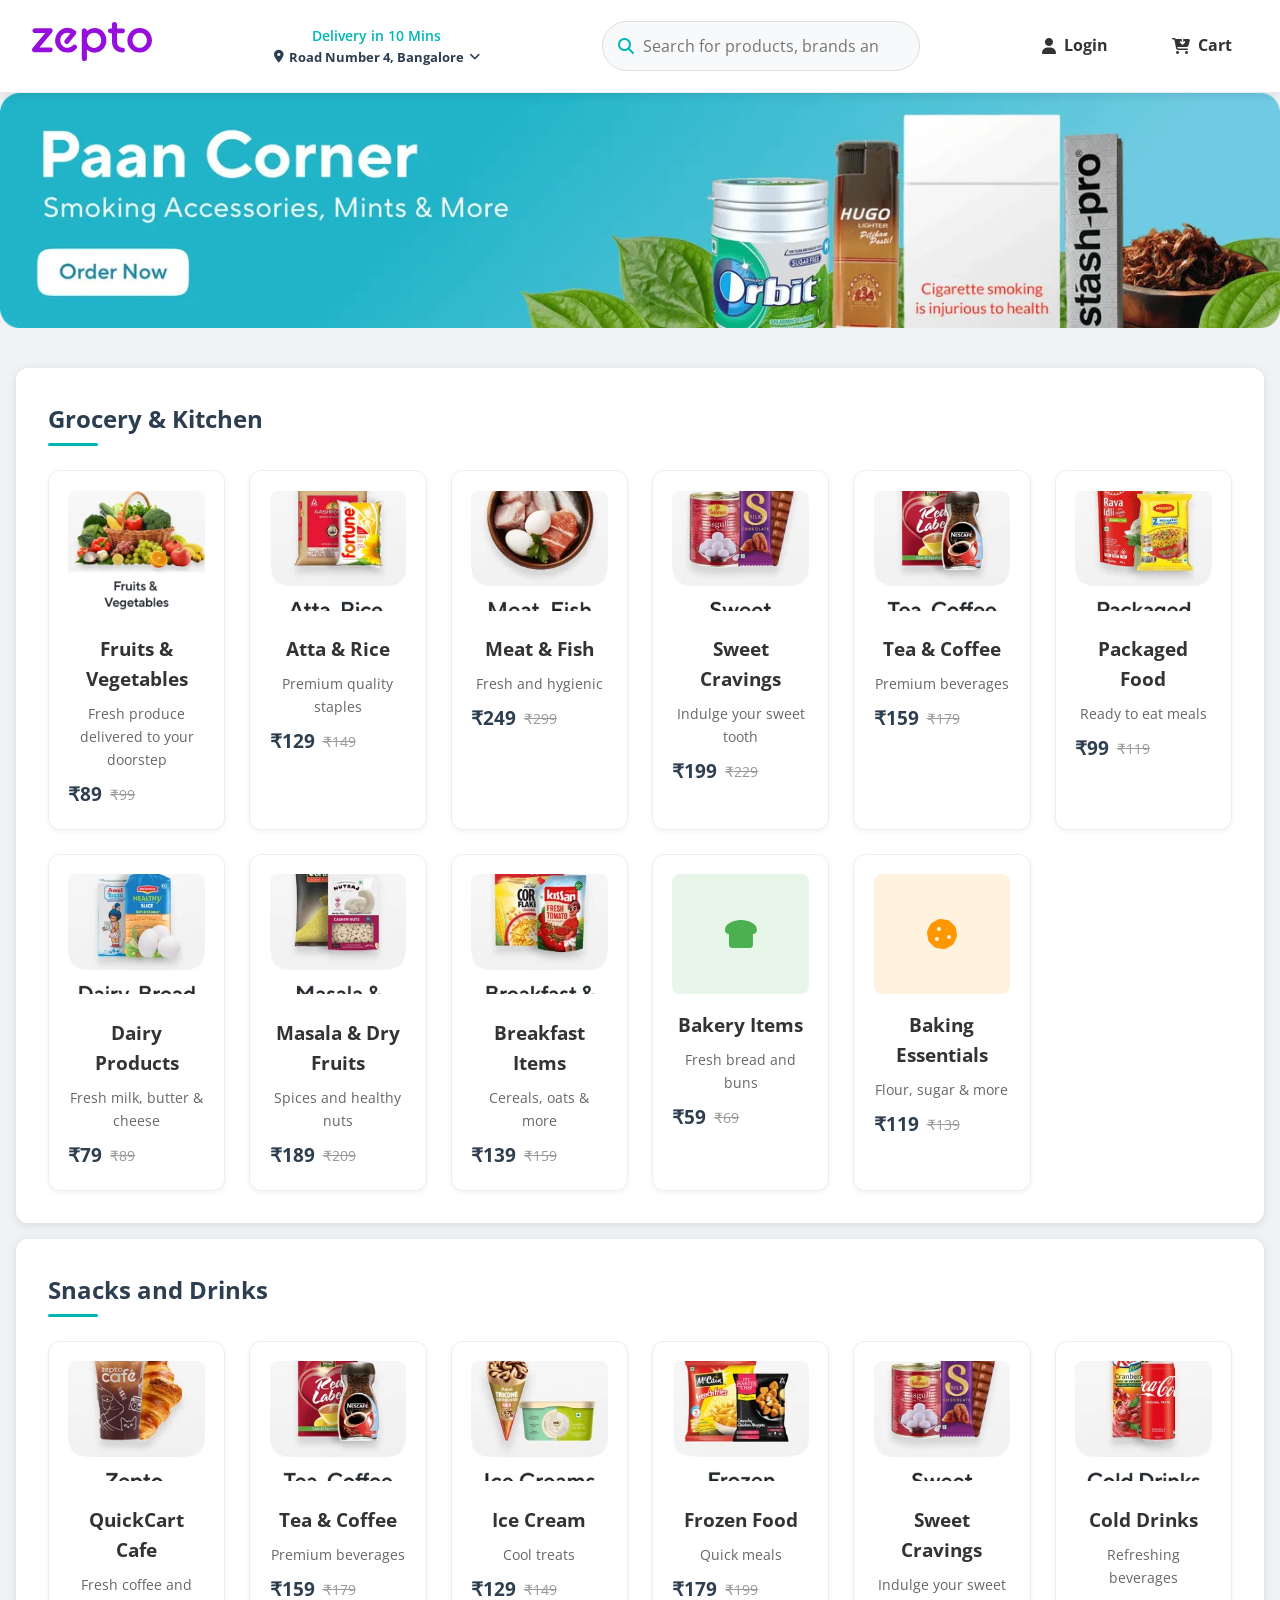
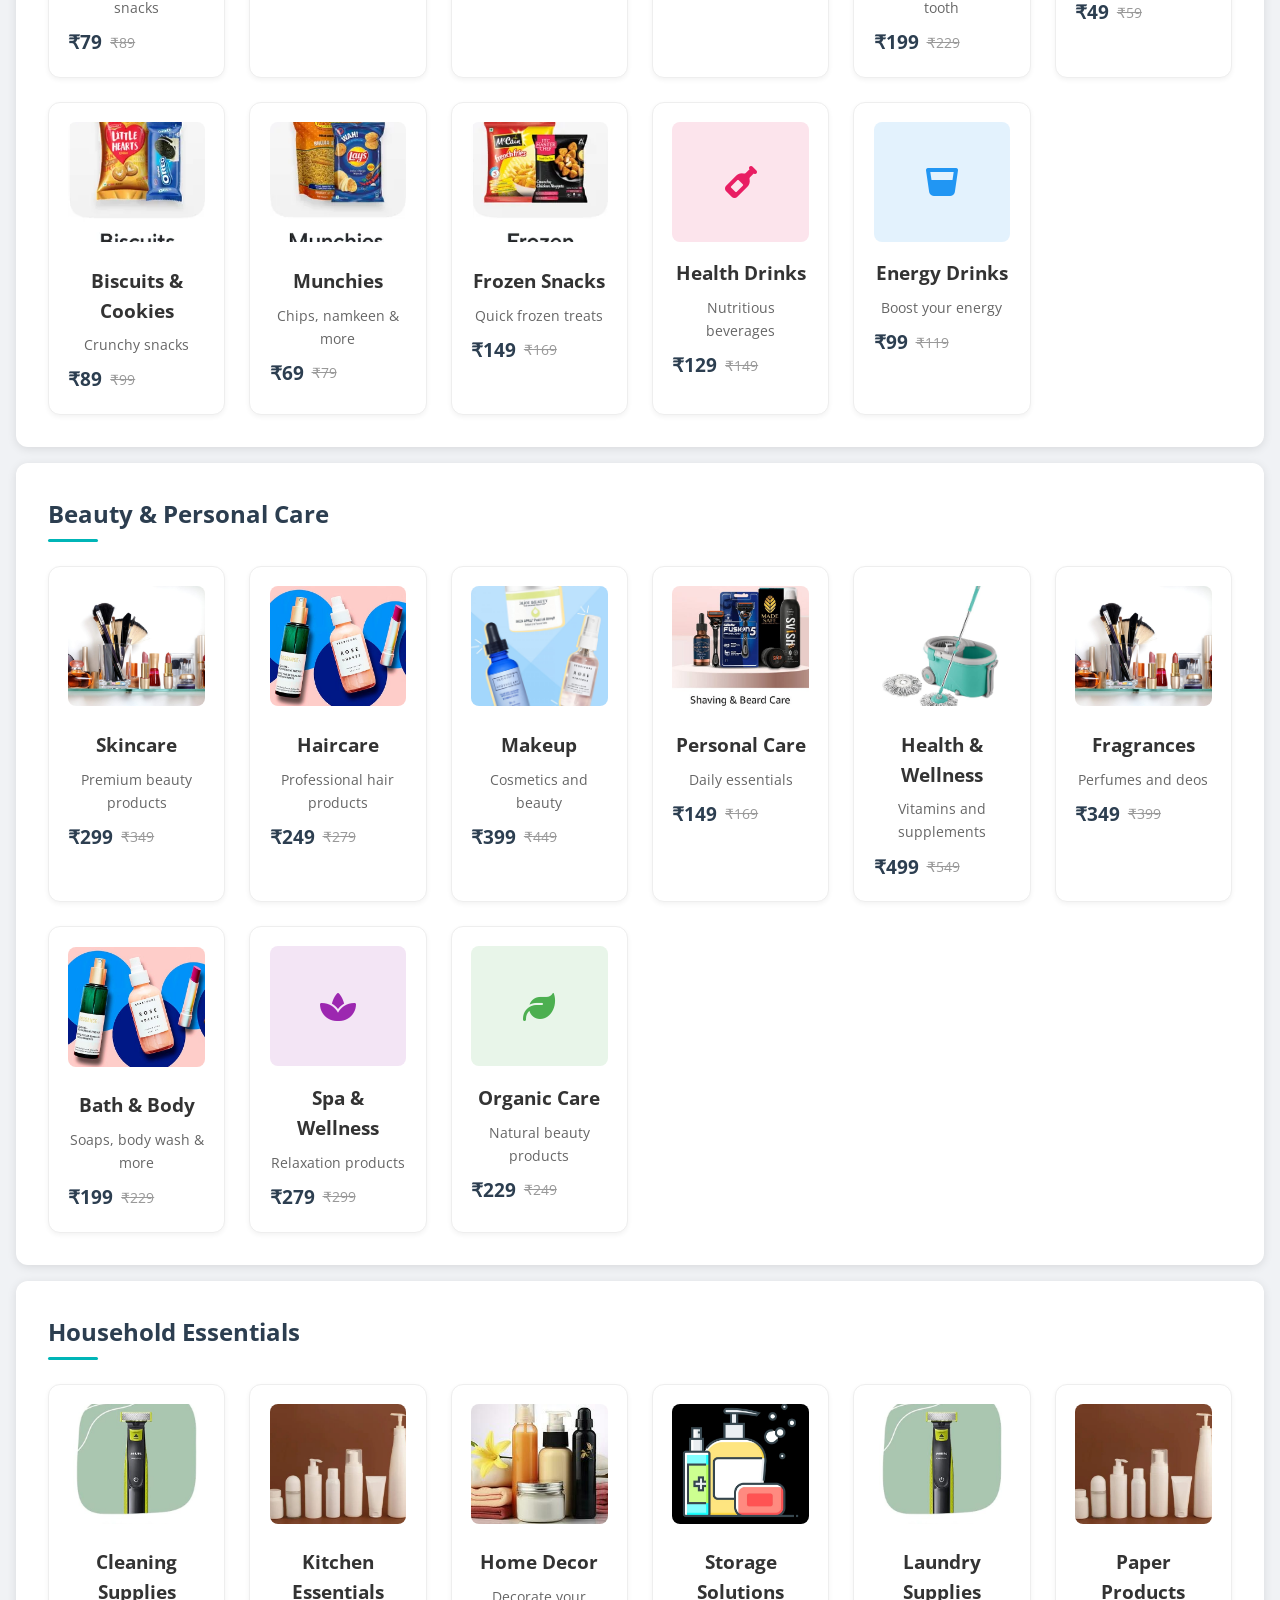
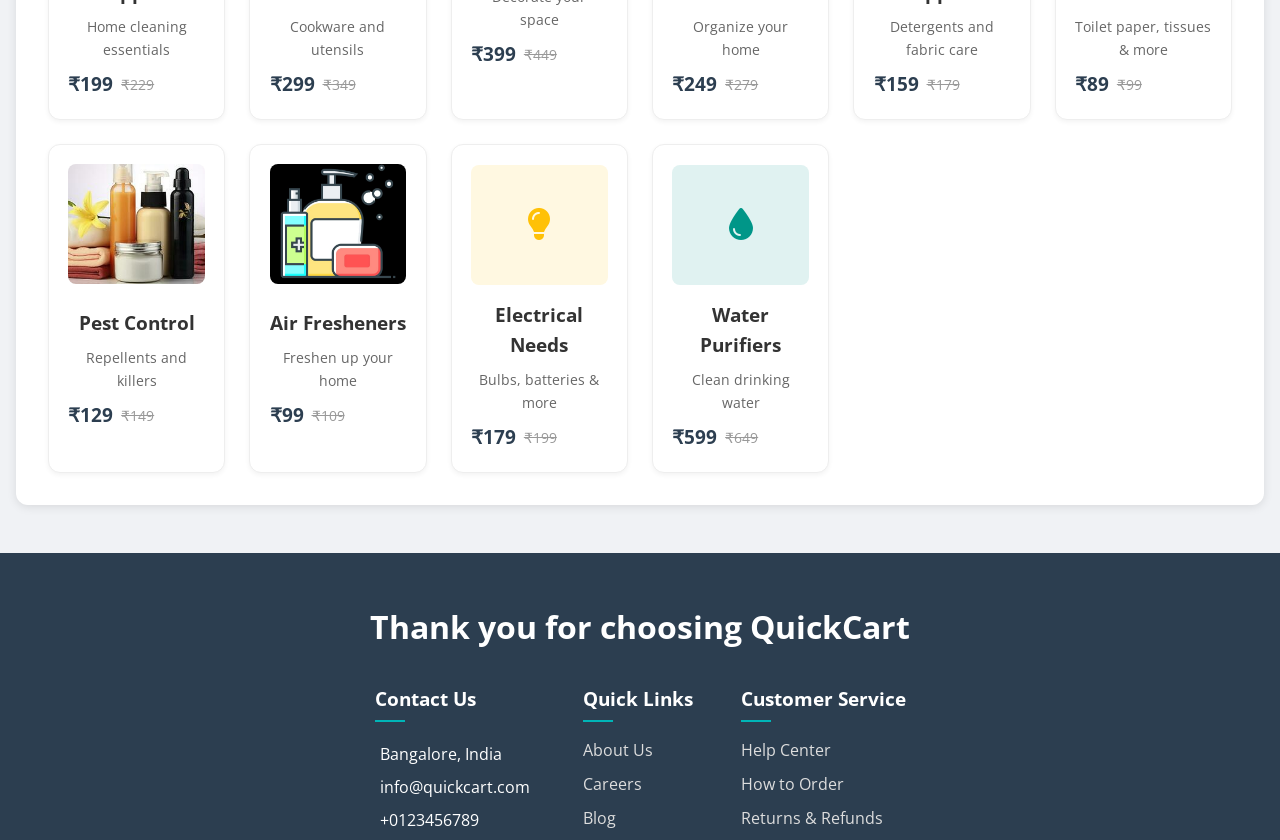
==== index.html @ f788c3a7 "Replace Zepto with QuickCart and initial commit" ====
<!doctype html>
<html lang="en">
  <head>
    <meta charset="utf-8" />
    <meta name="viewport" content="width=device-width,initial-scale=1" />
    <title>QuickCart Clone — Demo</title>
    <meta http-equiv="refresh" content="0; url=quickcart.html">
    <style>
      body { font-family: system-ui, -apple-system, Roboto, 'Helvetica Neue', Arial; display:flex;align-items:center;justify-content:center;height:100vh;margin:0;background:#f7f7f7 }
      .box { text-align:center }
      a { color:#0366d6 }
    </style>
  </head>
  <body>
    <div class="box">
      <h1>QuickCart Clone</h1>
      <p>Redirecting to the demo — <a href="quickcart.html">Open demo</a></p>
    </div>
  </body>
</html>
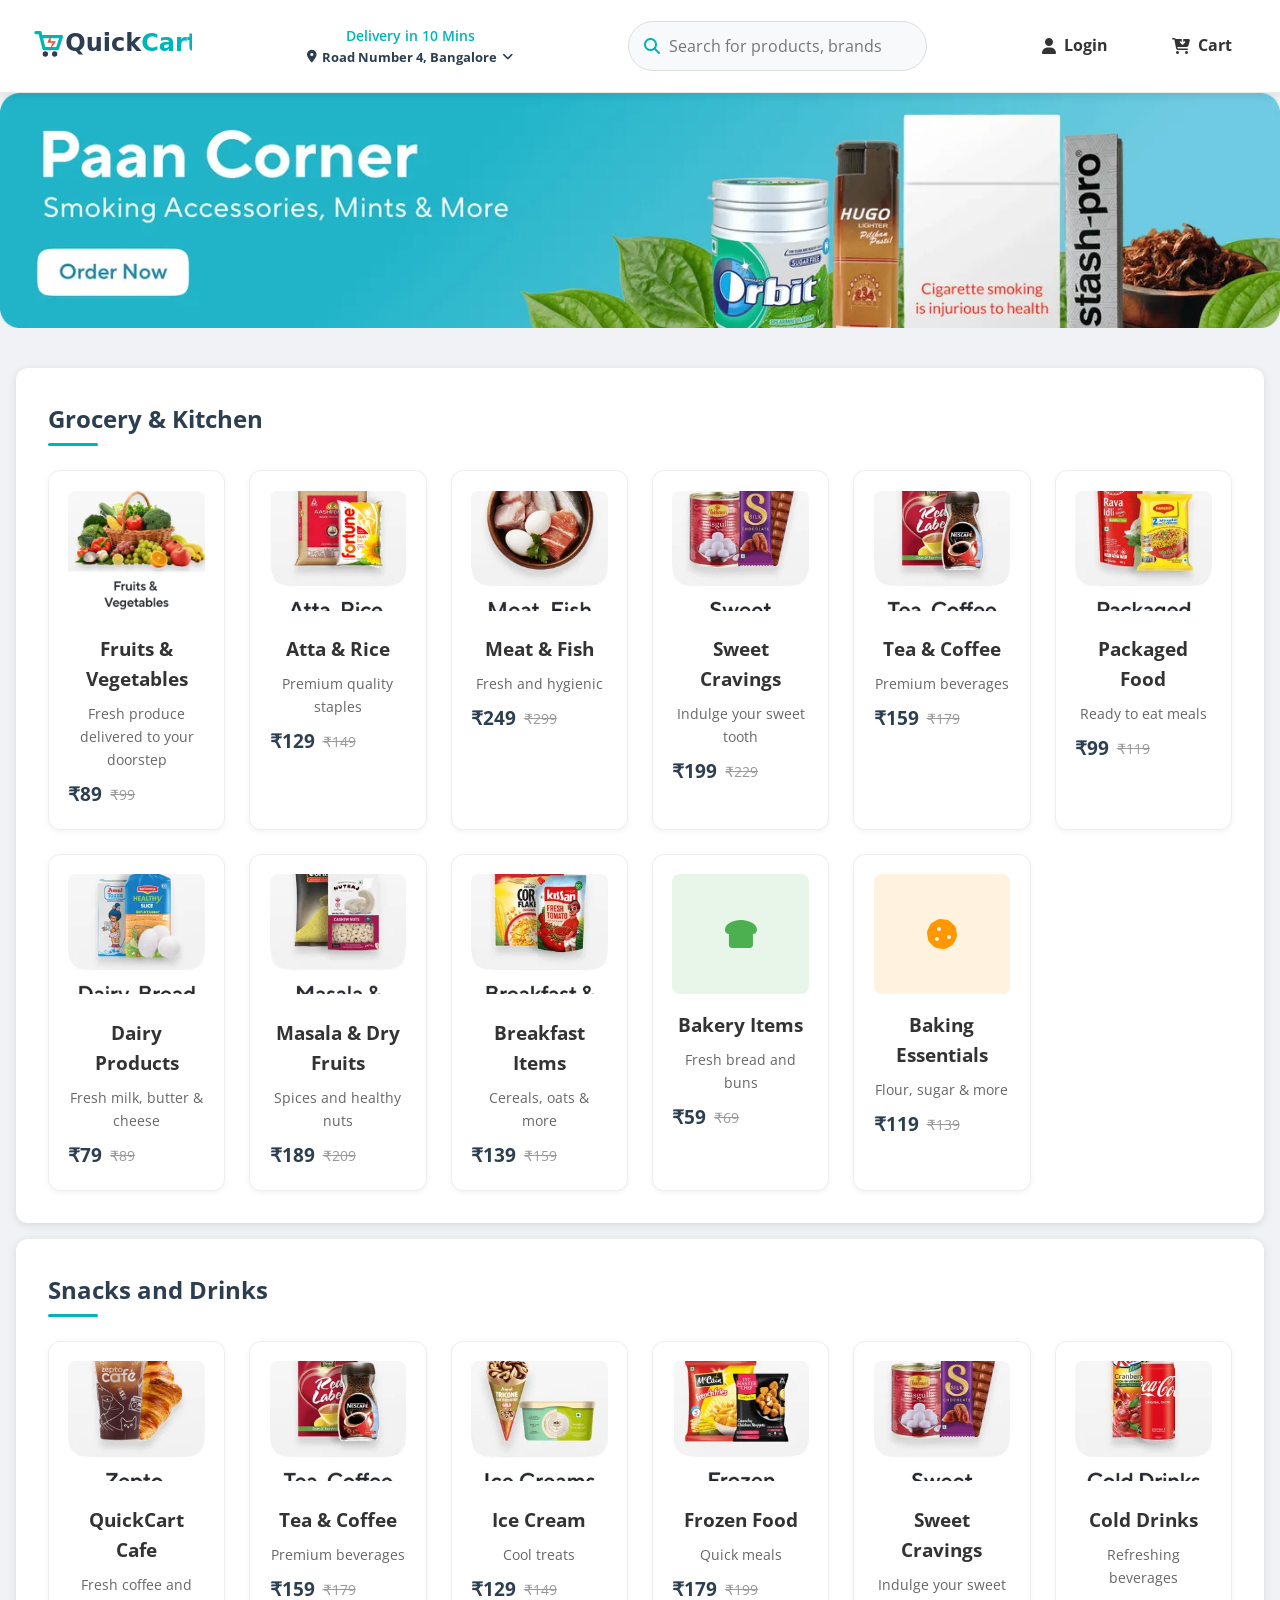
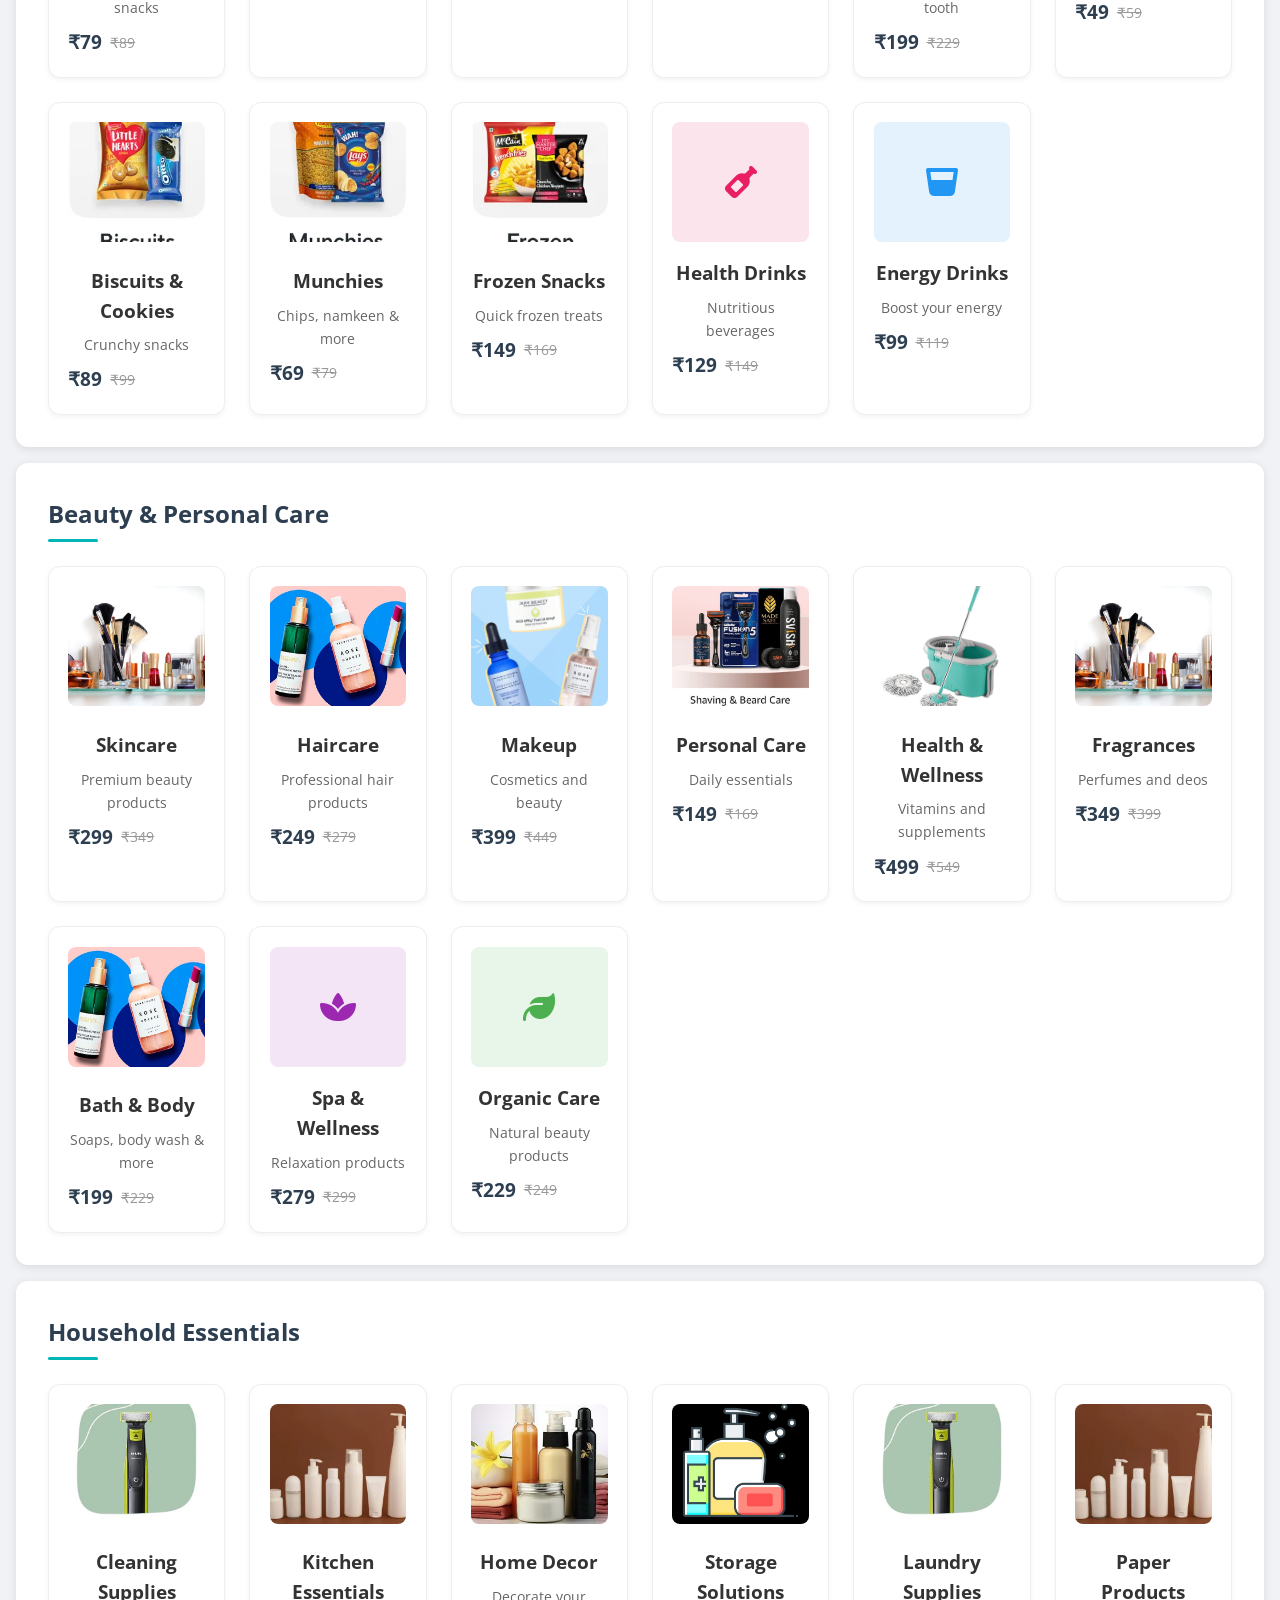
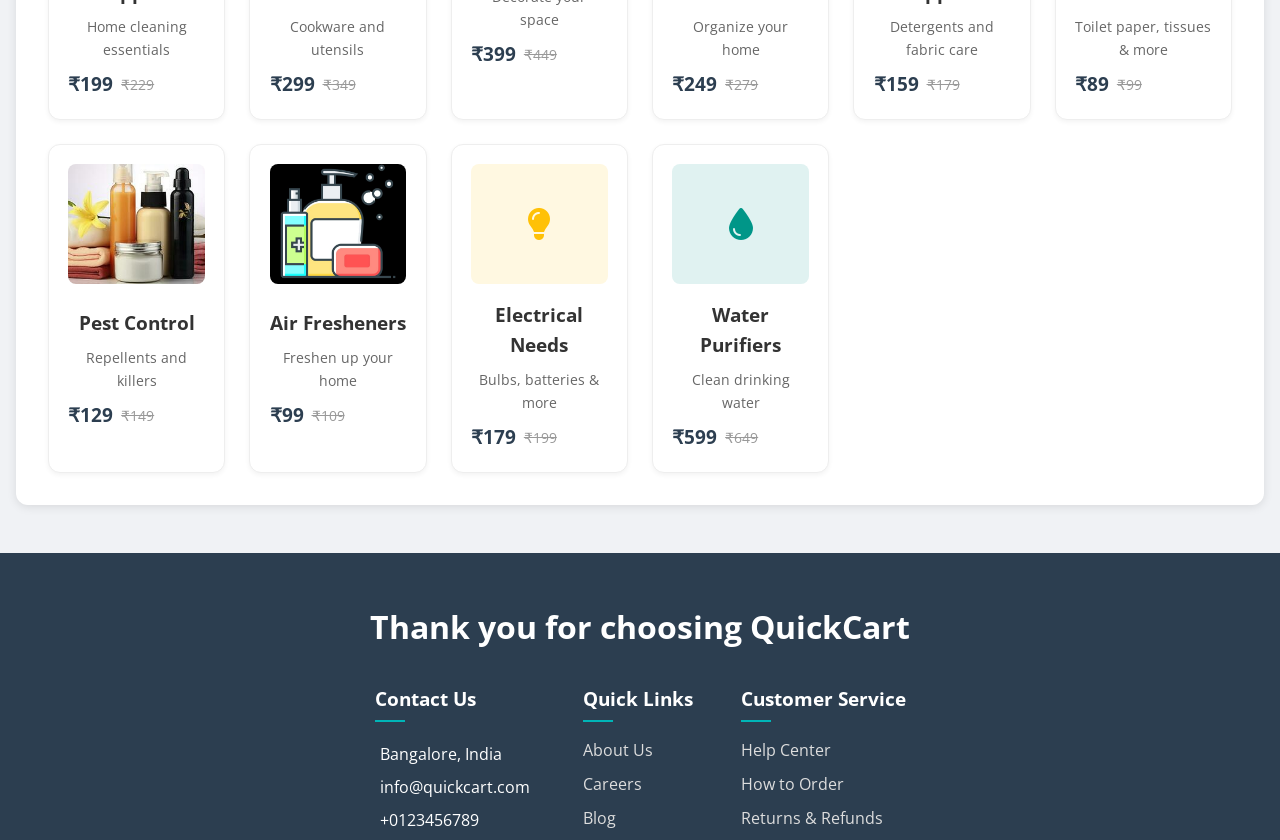
==== commit 2344a95d: "Update logo to custom QuickCart SVG and index title" ====
--- a/index.html
+++ b/index.html
@@ -3,7 +3,7 @@
   <head>
     <meta charset="utf-8" />
     <meta name="viewport" content="width=device-width,initial-scale=1" />
-    <title>QuickCart Clone — Demo</title>
+    <title>QuickCart</title>
     <meta http-equiv="refresh" content="0; url=quickcart.html">
     <style>
       body { font-family: system-ui, -apple-system, Roboto, 'Helvetica Neue', Arial; display:flex;align-items:center;justify-content:center;height:100vh;margin:0;background:#f7f7f7 }
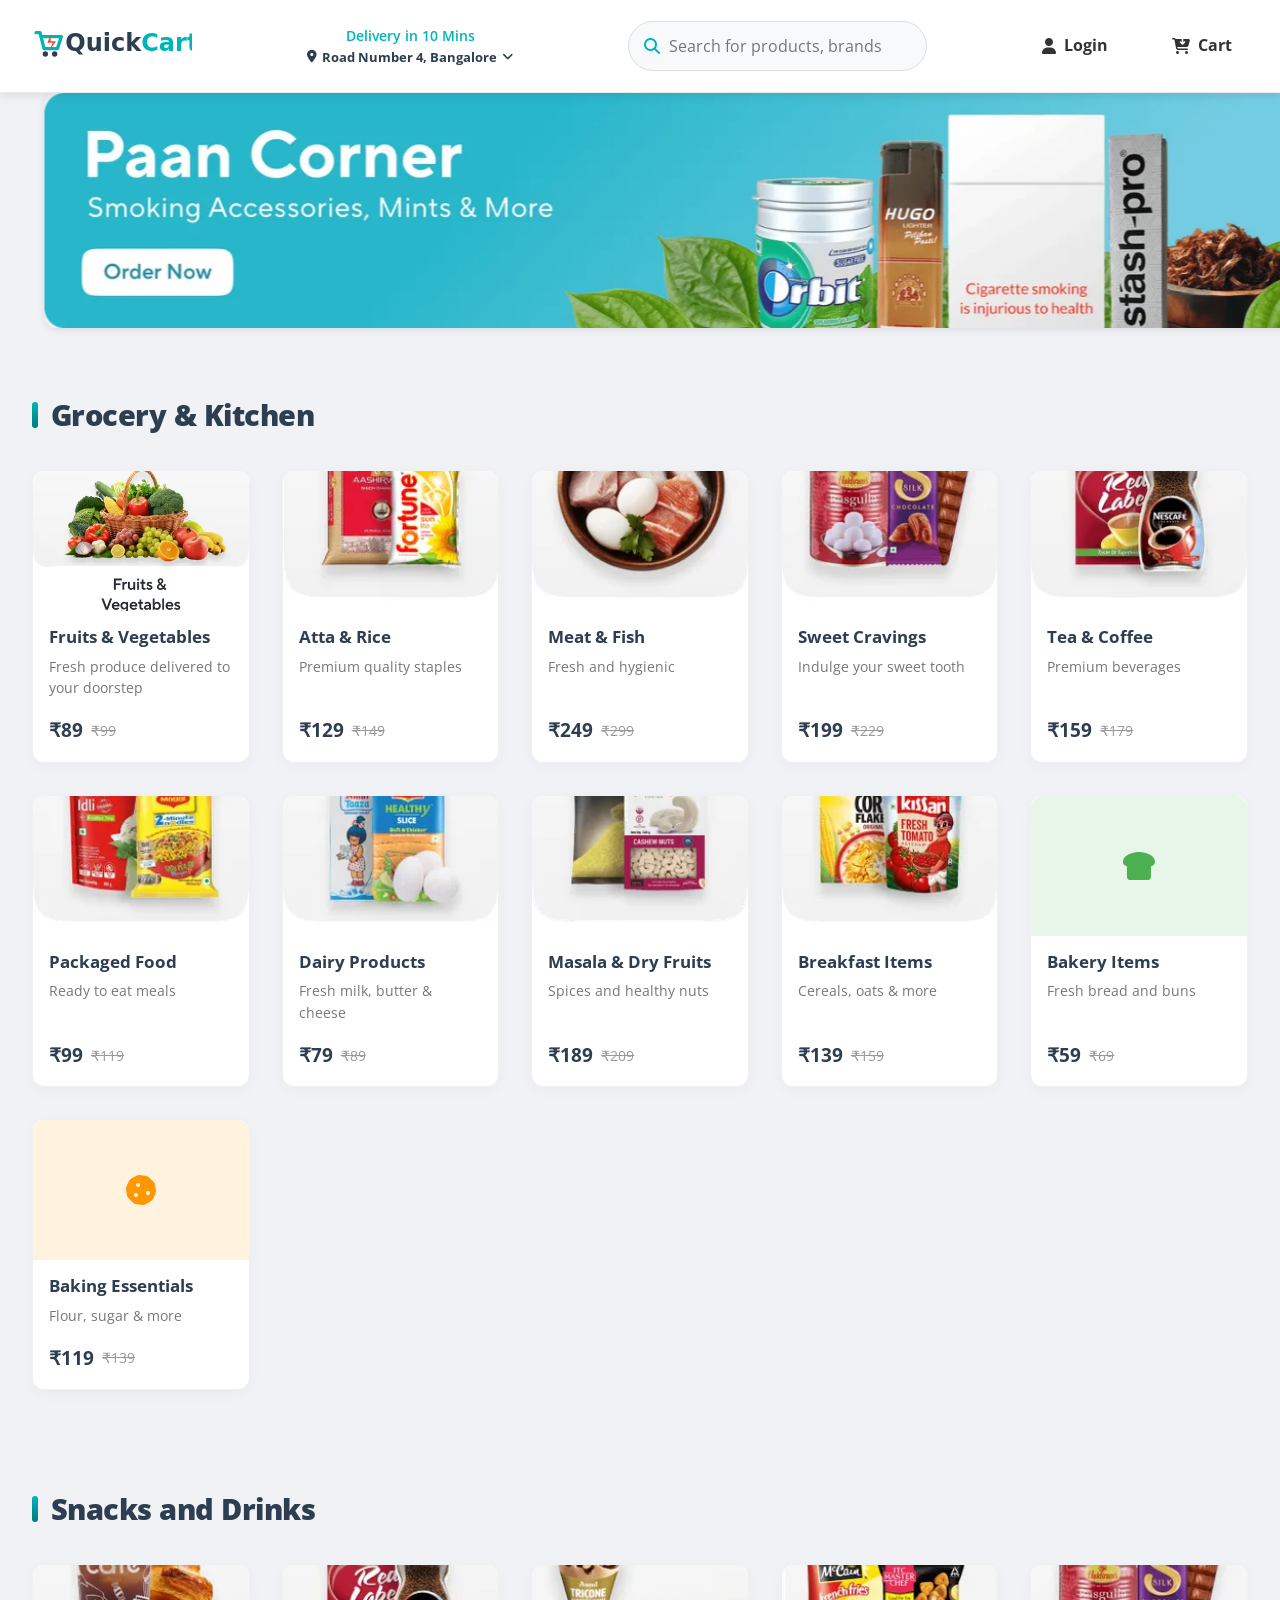
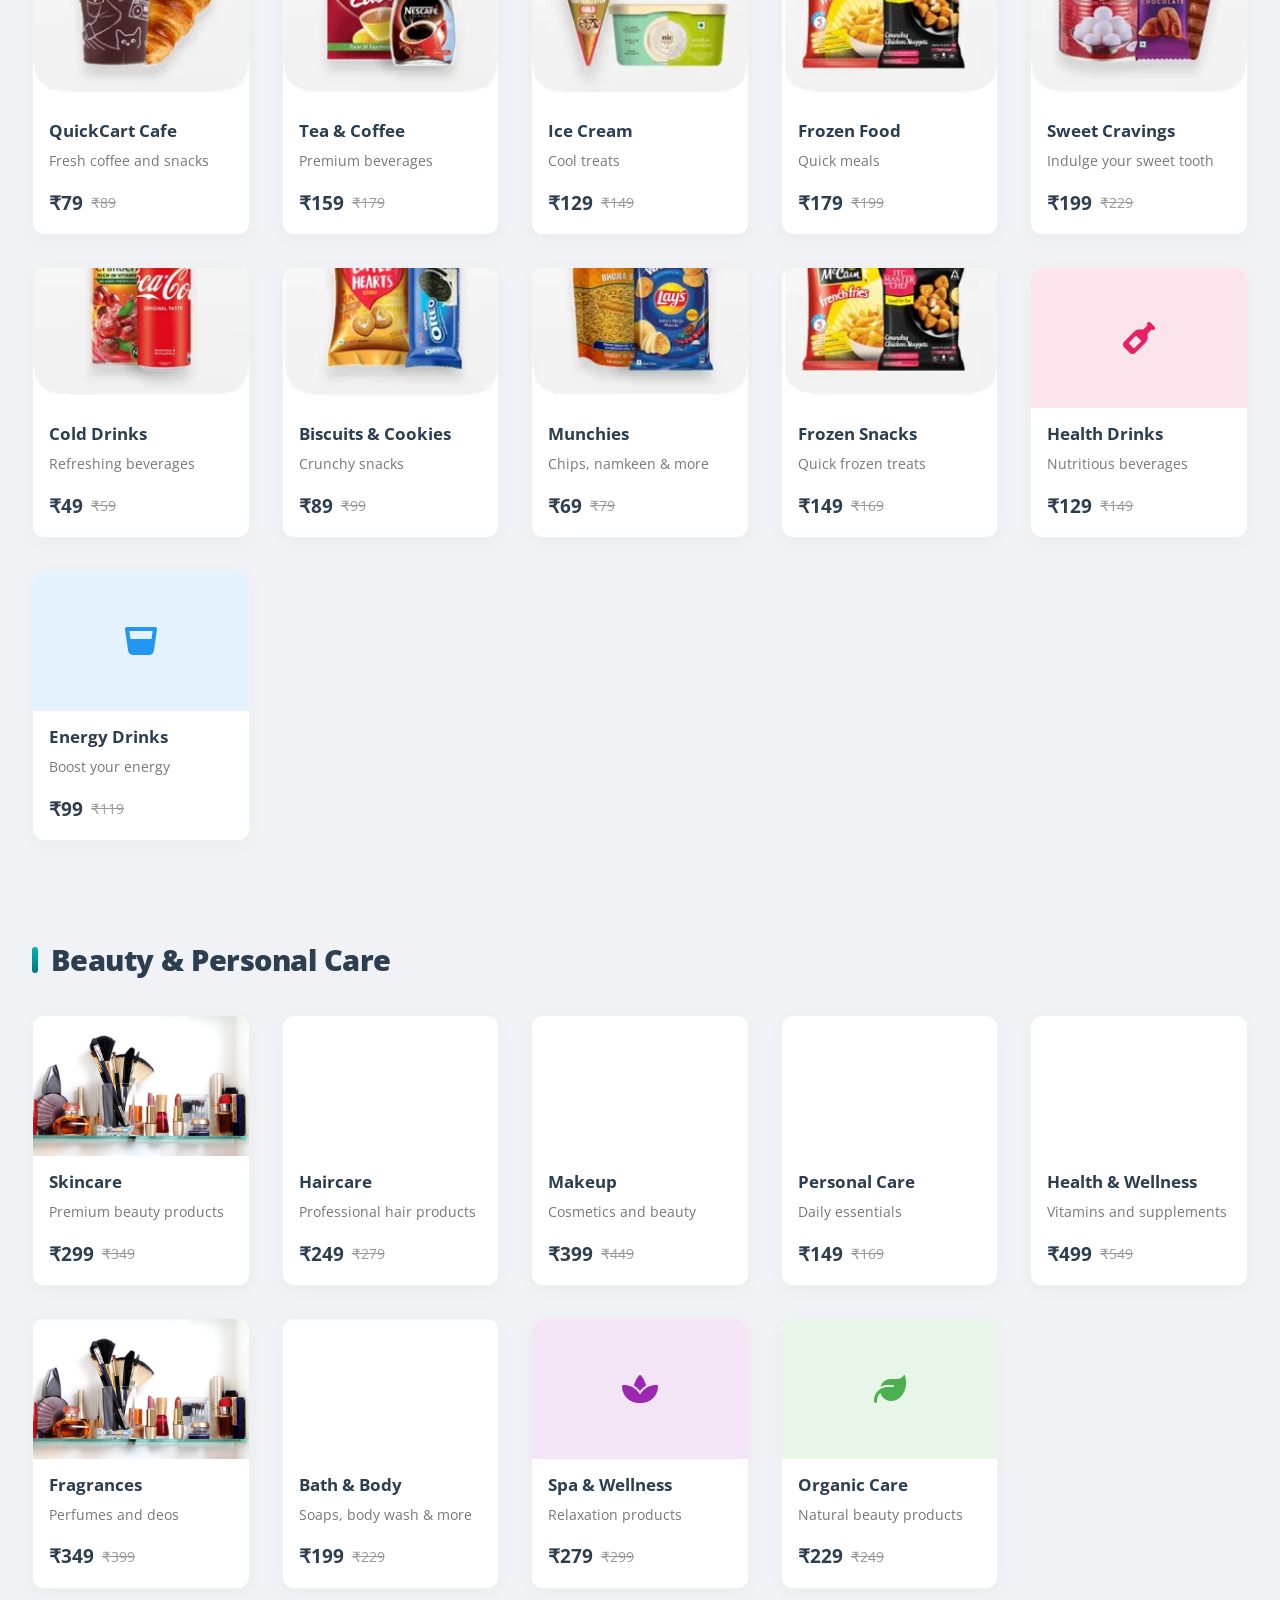
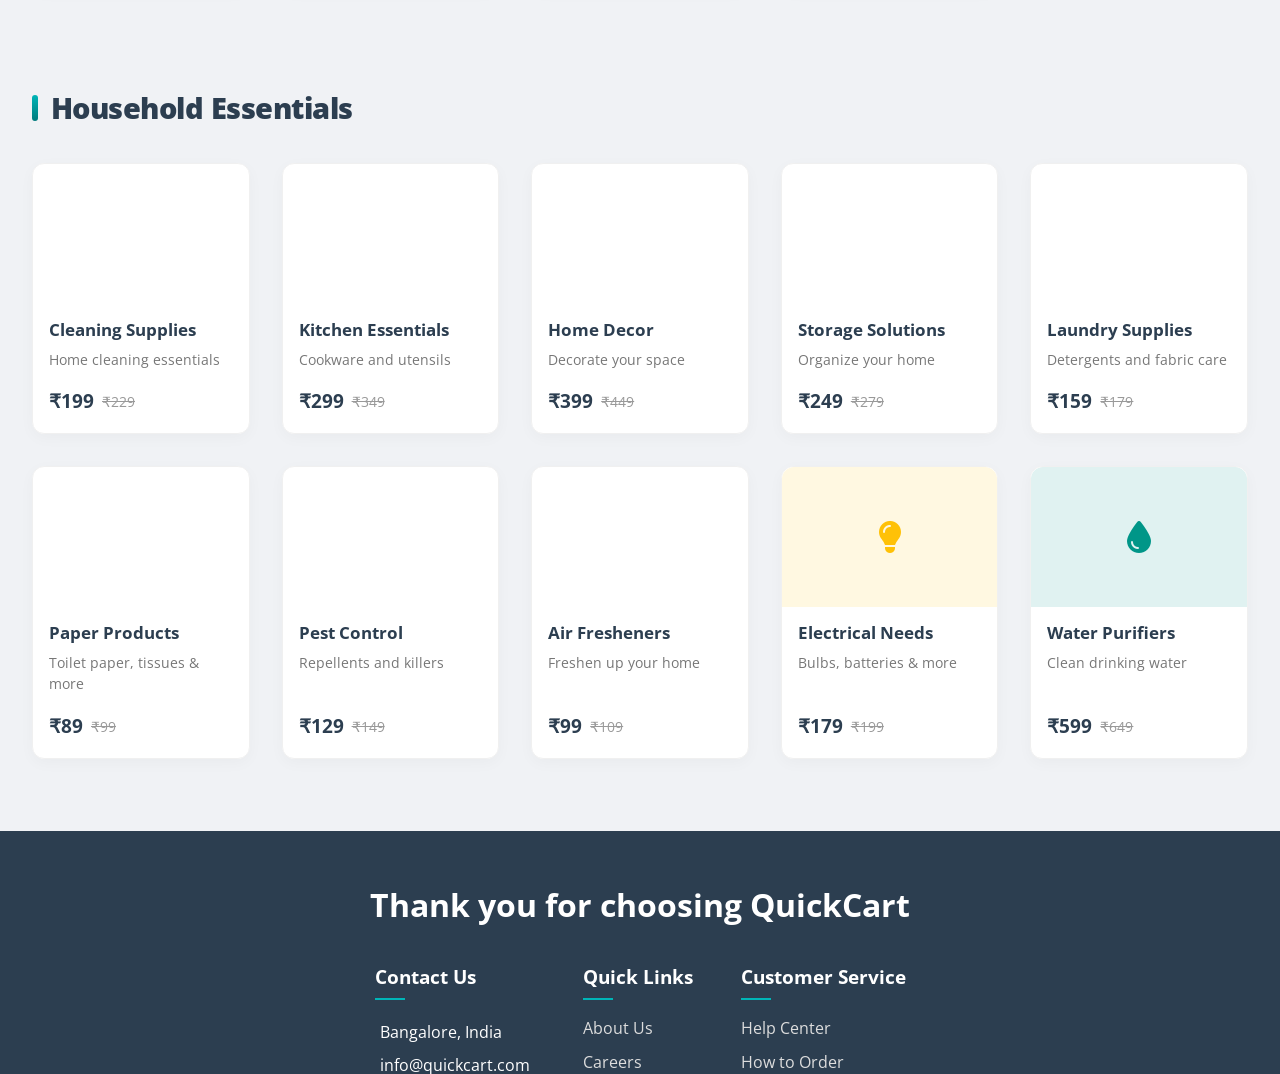
==== commit 74f4f54b: "Update from local edits" ====
--- a/index.html
+++ b/index.html
@@ -13,8 +13,7 @@
   </head>
   <body>
     <div class="box">
-      <h1>QuickCart Clone</h1>
-      <p>Redirecting to the demo — <a href="quickcart.html">Open demo</a></p>
+      <h1>QuickCart</h1>
     </div>
   </body>
 </html>
